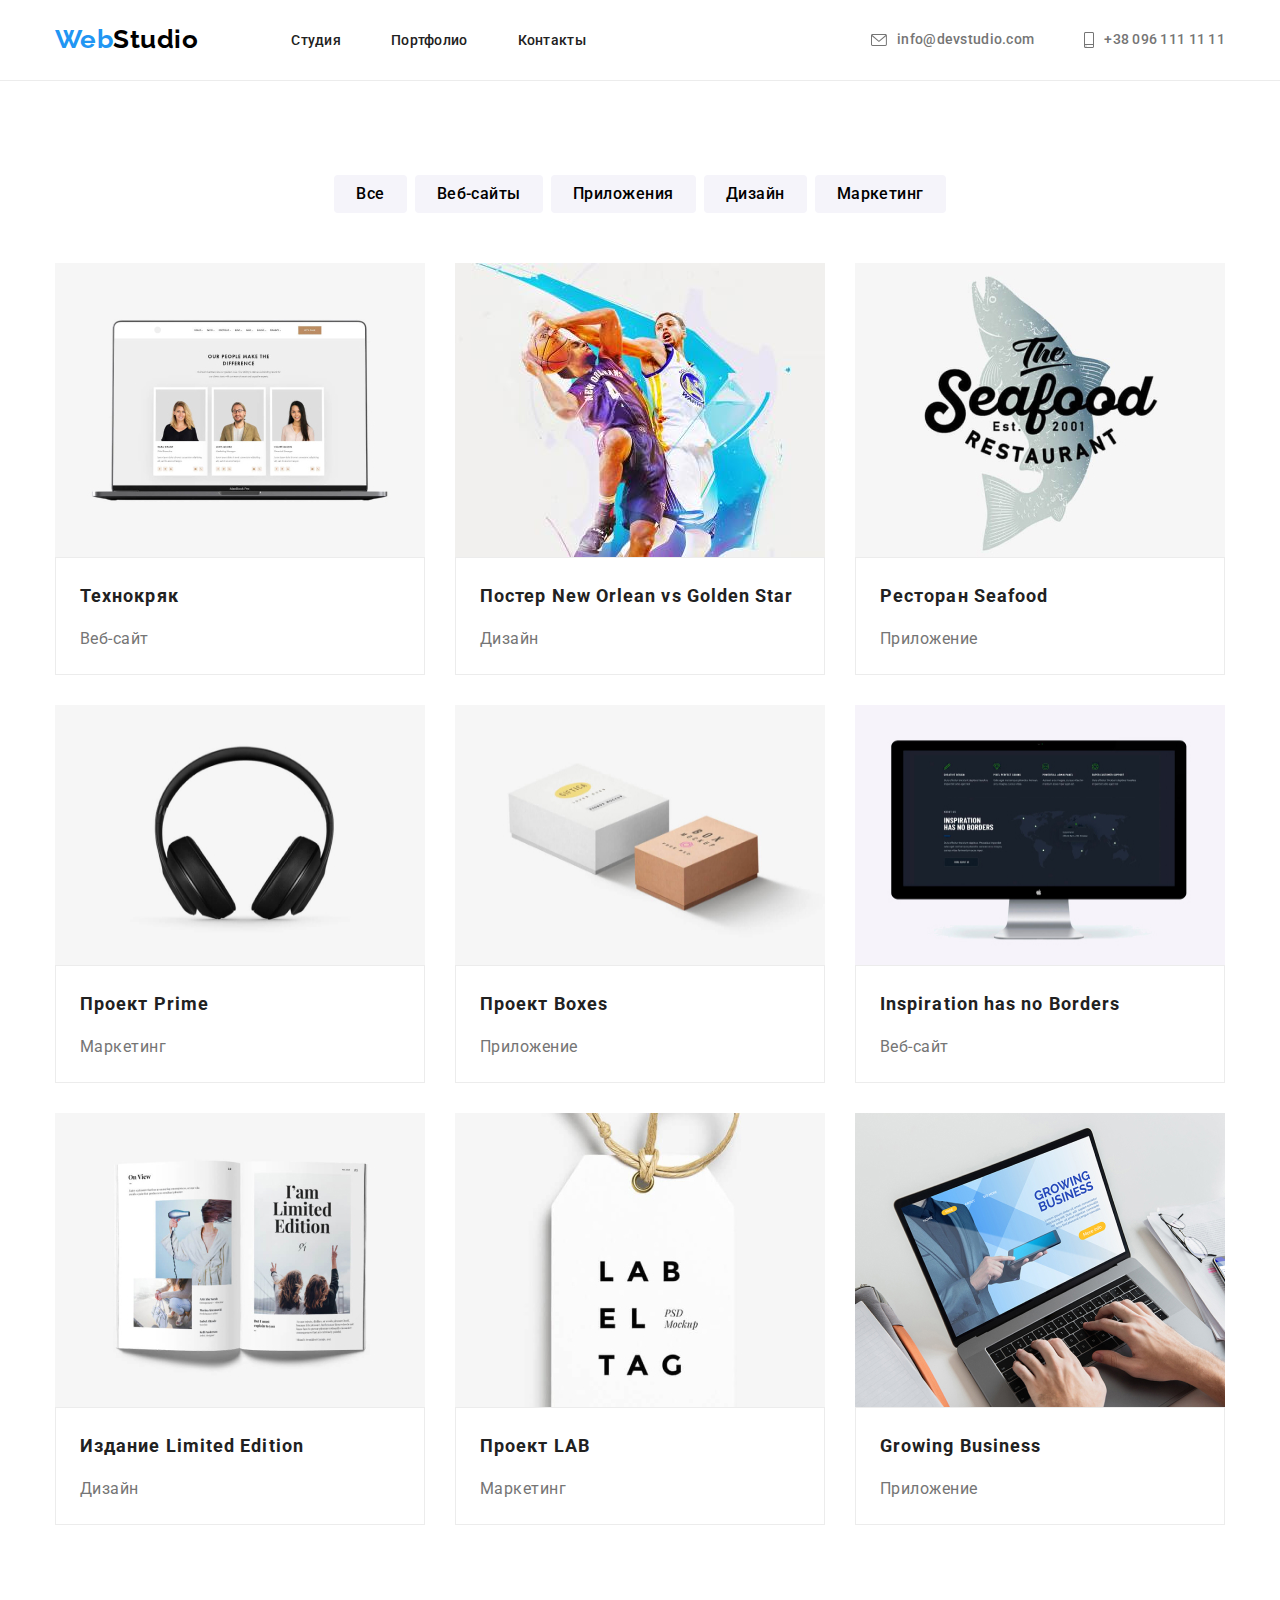
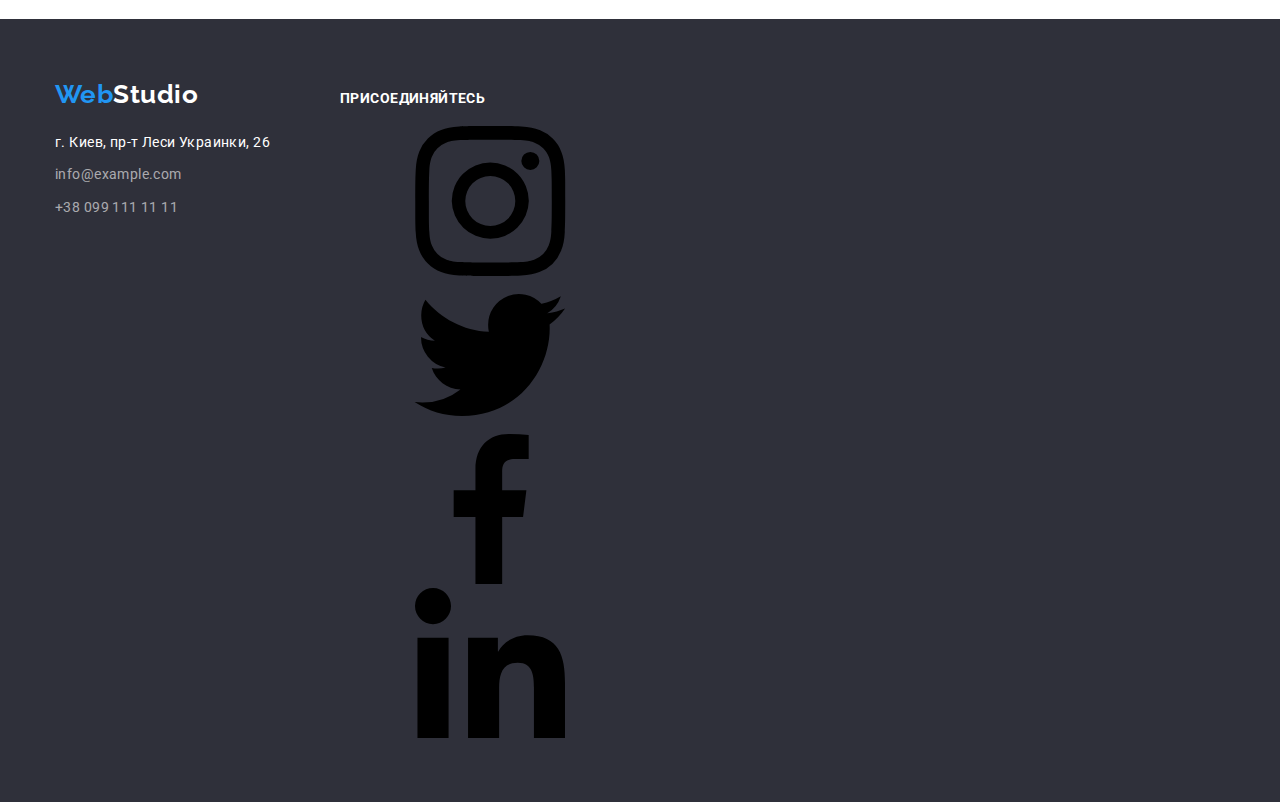
==== portfolio.html @ c665d4f6 "создал" ====
<!DOCTYPE html>
<html lang="ru">
  <head>
    <meta charset="UTF-8" />
    <meta http-equiv="X-UA-Compatible" content="IE=edge" />
    <meta name="viewport" content="width=device-width, initial-scale=1.0" />
    <title>Portfolio</title>
    <link
      href="https://fonts.googleapis.com/css2?family=Oleo+Script&family=Raleway:wght@700&family=Roboto:wght@400;500;700;900&display=swap"
      rel="stylesheet"
    />
    <link
      rel="stylesheet"
      href="https://cdnjs.cloudflare.com/ajax/libs/modern-normalize/1.1.0/modern-normalize.min.css"
      integrity="sha512-wpPYUAdjBVSE4KJnH1VR1HeZfpl1ub8YT/NKx4PuQ5NmX2tKuGu6U/JRp5y+Y8XG2tV+wKQpNHVUX03MfMFn9Q=="
      crossorigin="anonymous"
      referrerpolicy="no-referrer"
    />
    <link rel="stylesheet" href="./css/styles.css" />
  </head>

  <body class="page">
    <!--header-->

    <header class="page-header header-portfolio">
      <div class="container">
        <nav class="nav-logo">
          <a href="/" class="logo"> <span class="logo-blu">Web</span>Studio</a>
          <ul class="site-nav">
            <li><a href="./index.html">Студия</a></li>
            <li><a href="./portfolio.html">Портфолио</a></li>
            <li><a href="">Контакты</a></li>
          </ul>
        </nav>

        <ul class="contacts">
          <li>
            <a href="mailto:info@devstudio.com">
              <svg class="mail">
                <use href="./image/symbol-defs-hover.svg#icon-mail"></use>
              </svg>
              info@devstudio.com</a
            >
          </li>
          <li>
            <a href="tel:+380961111111">
              <svg class="tel">
                <use href="./image/symbol-defs-hover.svg#icon-smartphone"></use>
              </svg>
              +38 096 111 11 11
            </a>
          </li>
        </ul>
      </div>
    </header>
    <!--body-->

    <main>
      <section class="portfolio">
        <div class="container">
          <h1 class="visually-hidden">Фильтр</h1>
          <ul class="list-filter">
            <li><button type="button" class="filter-button">Все</button></li>
            <li><button type="button" class="filter-button">Веб-сайты</button></li>
            <li><button type="button" class="filter-button">Приложения</button></li>
            <li><button type="button" class="filter-button">Дизайн</button></li>
            <li><button type="button" class="filter-button">Маркетинг</button></li>
          </ul>
          <!-- </div> -->
          <!-- </section> -->

          <!-- <section class="portfolio-title-work"> -->
          <div class="portfolio-work">
            <h2 class="visually-hidden">work</h2>
            <ul class="work">
              <li>
                <div class="card-work">
                  <img
                    class="img-work"
                    src="./image/8.jpg"
                    alt="Технокряк"
                    width="370"
                    height="294"
                  />
                  <div class="card-work-name">
                    <h3 class="work-title">Технокряк</h3>
                    <p class="work-text">Веб-сайт</p>
                  </div>
                </div>
              </li>
              <li>
                <div class="card-work">
                  <img
                    class="img-work"
                    src="./image/9.jpeg"
                    alt="Постер New Orlean vs Golden Star"
                    width="370"
                    height="294"
                  />
                  <div class="card-work-name">
                    <h3 class="work-title">Постер New Orlean vs Golden Star</h3>
                    <p class="work-text">Дизайн</p>
                  </div>
                </div>
              </li>
              <li>
                <div class="card-work">
                  <img
                    class="img-work"
                    src="./image/10.jpg"
                    alt="Ресторан Seafood"
                    width="370"
                    height="294"
                  />

                  <div class="card-work-name">
                    <h3 class="work-title">Ресторан Seafood</h3>
                    <p class="work-text">Приложение</p>
                  </div>
                </div>
              </li>
              <li>
                <div class="card-work">
                  <img
                    class="img-work"
                    src="./image/11.jpg"
                    alt="Проект Prime"
                    width="370"
                    height="260"
                  />

                  <div class="card-work-name">
                    <h3 class="work-title">Проект Prime</h3>
                    <p class="work-text">Маркетинг</p>
                  </div>
                </div>
              </li>
              <li>
                <div class="card-work">
                  <img
                    class="img-work"
                    src="./image/12.jpg"
                    alt="Проект Boxes"
                    width="370"
                    height="260"
                  />

                  <div class="card-work-name">
                    <h3 class="work-title">Проект Boxes</h3>
                    <p class="work-text">Приложение</p>
                  </div>
                </div>
              </li>
              <li>
                <div class="card-work">
                  <img
                    class="img-work"
                    src="./image/13.jpg"
                    alt="Inspiration has no Borders"
                    width="370"
                    height="260"
                  />

                  <div class="card-work-name">
                    <h3 class="work-title">Inspiration has no Borders</h3>
                    <p class="work-text">Веб-сайт</p>
                  </div>
                </div>
              </li>
              <li>
                <div class="card-work">
                  <img
                    class="img-work"
                    src="./image/14.jpg"
                    alt="Издание Limited Edition"
                    width="370"
                    height="294"
                  />

                  <div class="card-work-name">
                    <h3 class="work-title">Издание Limited Edition</h3>
                    <p class="work-text">Дизайн</p>
                  </div>
                </div>
              </li>
              <li>
                <div class="card-work">
                  <img
                    class="img-work"
                    src="./image/15.jpg"
                    alt="Проект LAB"
                    width="370"
                    height="294"
                  />

                  <div class="card-work-name">
                    <h3 class="work-title">Проект LAB</h3>
                    <p class="work-text">Маркетинг</p>
                  </div>
                </div>
              </li>
              <li>
                <div class="card-work">
                  <img
                    class="img-work"
                    src="./image/16.jpg"
                    alt="Growing Business"
                    width="370"
                    height="294"
                  />

                  <div class="card-work-name">
                    <h3 class="work-title">Growing Business</h3>
                    <p class="work-text">Приложение</p>
                  </div>
                </div>
              </li>
            </ul>
          </div>
        </div>
      </section>
    </main>

    <!--footer-->

    <footer>
      <section class="section-footer">
        <div class="container">
          <div class="footer-adress-blok">
            <a href="/" class="logo logo-footer">
              <span class="logo-blu">Web</span><span class="logo-white">Studio</span></a
            >
            <address>
              <div class="adress">
                <ul class="adress-list">
                  <li class="logo-adress">
                    <a
                      href="https://www.google.com/maps/place/%D0%B1%D1%83%D0%BB.+%D0%9B%D0%B5%D1%81%D0%B8+%D0%A3%D0%BA%D1%80%D0%B0%D0%B8%D0%BD%D0%BA%D0%B8,+26,+%D0%9A%D0%B8%D0%B5%D0%B2,+02000/@50.4265807,30.5383858,17z/data=!3m1!4b1!4m5!3m4!1s0x40d4cf0e033ecbe9:0x57a4dffefec77da0!8m2!3d50.4265807!4d30.5383858"
                    >
                      г. Киев, пр-т Леси Украинки, 26</a
                    >
                  </li>

                  <li class="logo-mail"><a href="mailto:info@example.com">info@example.com</a></li>

                  <li class="logo-tel"><a href="tel:+380991111111">+38 099 111 11 11</a></li>
                </ul>
              </div>
            </address>
          </div>
          <div class="footer-social">
            <h3 class="footer-social-title">присоединяйтесь</h3>
            <div class="footer-social-blok">
              <a class="foot-link" href="">
                <div class="social-footer-icon">
                  <div class="footer-icon">
                    <svg class="icon-social footer-link">
                      <use href="./image/symbol-defs-hover.svg#icon-instagram"></use>
                    </svg>
                  </div>
                </div>
              </a>
              <a class="foot-link" href="">
                <div class="social-footer-icon">
                  <div class="footer-icon">
                    <svg class="icon-social footer-link">
                      <use href="./image/symbol-defs-hover.svg#icon-twitter"></use>
                    </svg>
                  </div>
                </div>
              </a>
              <a class="foot-link" href="">
                <div class="social-footer-icon">
                  <div class="footer-icon">
                    <svg class="icon-social footer-link">
                      <use href="./image/symbol-defs-hover.svg#icon-facebook"></use>
                    </svg>
                  </div>
                </div>
              </a>
              <a class="foot-link" href="">
                <div class="social-footer-icon">
                  <div class="footer-icon">
                    <svg class="icon-social footer-link">
                      <use href="./image/symbol-defs-hover.svg#icon-linkedin"></use>
                    </svg>
                  </div>
                </div>
              </a>
            </div>
          </div>
        </div>
      </section>
    </footer>
  </body>
</html>
---- css/styles.css ----
/* html {
  box-sizing: border-box;
}
*,
*::before,
*::after {
  box-sizing: inherit;
  margin: 0;
} */

*,
*::before,
*::after {
  box-sizing: border-box;
  margin: 0px;
}

:root {
  --primary-text-color: #757575;
  --title-text-color: #212121;
  --accent-text-color: #2196f3;
  --box-sizing: 1200px;
}
.page {
  background: #ffffff;
  color: var(--primary-text-color);
  font-family: roboto, sans-serif;
  letter-spacing: 0.03em;
}

ul {
  list-style: none;
  padding: 0px;
  margin: 0px;
}

h1,
h2,
h3,
h4,
h5,
h6,
p,
ul,
ol {
  box-sizing: border-box;
}

a {
  text-decoration: none;
}
.visually-hidden {
  position: absolute;
  width: 1px;
  height: 1px;
  margin: -1px;
  border: 0;
  padding: 0;
  white-space: nowrap;
  clip-path: inset(100%);
  clip: rect(0 0 0 0);
  overflow: hidden;
}

/* * * {
  outline: 2px solid red;
} */

.container {
  width: var(--box-sizing);
  margin-left: auto;
  margin-right: auto;
}

/* =====хедер======= */

.page-header {
  padding-top: 24px;
  padding-bottom: 25px;
  background: #ffffff;
}

.page-header .container {
  box-sizing: border-box;
  width: var(--box-sizing);
  display: flex;
  /* height: 80px; */
  align-items: center;
  margin: auto;
  padding-left: 15px;
  padding-right: 15px;
  /* outline: 2px solid red; */
}

.nav-logo {
  display: flex;
  align-items: center;
  margin-left: 0px;
}
/* .page-header {
  display: flex;
  align-items: center;
} */

/* логотип */
.logo {
  color: #000000;
  font-family: Raleway;
  font-size: 26px;
  line-height: 1.2;
  font-weight: 700;
  text-decoration: none;
  margin-right: 93px;
}
.logo-blu {
  color: var(--accent-text-color);
}
/* навигация */
.site-nav {
  display: flex;
  flex-direction: row;
  gap: 50px;
}
.site-nav a {
  color: var(--title-text-color);
  font-size: 14px;
  letter-spacing: 0.02em;
  font-weight: 500;
  font-size: 14px;
  line-height: 1.14;
}
.site-nav a:hover,
.site-nav a:focus {
  color: var(--accent-text-color);
}
/* контакты */
.contacts a {
  color: var(--primary-text-color);
  font-weight: 500;
  font-size: 14px;
  line-height: 1.14;
  letter-spacing: 0.02em;
  text-decoration: none;
  margin: 0;
  display: flex;
  align-items: center;
  justify-content: space-between;
}
.contacts {
  display: flex;
  gap: 50px;
  margin-left: auto;
  align-items: center;
}

.contacts :hover,
.contacts :focus,
.contacts :hover .mail,
.contacts :focus .mail,
.contacts :hover .tel,
.contacts :focus .tel {
  color: var(--accent-text-color);
  fill: var(--accent-text-color);
}
.mail {
  display: block;
  width: 16px;
  height: 12px;
  padding: 0;
  border: 0;
  margin-right: 10px;
  fill: var(--primary-text-color);
}
.tel {
  display: block;
  width: 10px;
  height: 16px;
  padding: 0;
  border: 0;
  margin-right: 10px;
  fill: var(--primary-text-color);
  /* outline: 2px solid red; */
}
/*========= hero ===========*/

.hero {
  padding-top: 200px;
  padding-bottom: 200px;
  background-color: #c4c4c4;
  background-image: linear-gradient(rgba(47, 48, 58, 0.4), rgba(47, 48, 58, 0.4)),
    url(../image/hero.jpeg);
  max-width: 1600px;
  background-position: 50% 50%;
  background-repeat: no-repeat;
  margin: auto;
}

.hero .container {
  width: 1200px;
  margin: auto;
}

/* .hero ::before {
  display: block;
  background-image: url(../image/hero.jpeg);
  background: rgba(47, 48, 58, 0.4);
  background-size: contain;
  background-position: center;
} */

.hero-title,
.hero-button {
  color: #ffffff;
  /* color: #1fda9b; */
}
.hero-title {
  width: 696px;
  font-weight: 900;
  font-size: 44px;
  line-height: 1.36;
  text-align: center;
  letter-spacing: 0.06em;
  margin: auto;
  padding-bottom: 30px;
}

/* button */
.hero-button {
  /* width: 200px;
  height: 50px; */
  background-color: #2196f3;
  font-family: inherit;
  box-shadow: 0px 4px 4px rgba(0, 0, 0, 0.15);
  border-radius: 4px;
  font-weight: 700;
  font-size: 16px;
  line-height: 1.88;
  display: flex;
  /* align-items: center; */
  text-align: center;
  letter-spacing: 0.06em;
  cursor: pointer;
  margin: auto;
  padding: 10px 32px;
  /* box-sizing: border-box;
  width: 200px;
  height: 50px; */
}
/* ===== Accent section =======*/
.box {
  width: 270px;
  height: 120px;
  background: #f5f4fa;
  border-radius: 4px;
  /* outline: 2px solid red; */
  display: flex;
  justify-content: center;
  align-items: center;
  /* padding: 25px 100px; */
  /* margin-bottom: 30px; */
}
.section-accent {
  padding-top: 94px;
  padding-bottom: 94px;
}

.section-accent .container {
  width: var(--box-sizing);
  margin: auto;
  padding-left: 15px;
  padding-right: 15px;
}

.proba {
  display: flex;
  justify-content: space-between;
}

.accent-text {
  width: 270px;
  height: 101px;
  /* margin-right: 30px; */
  /* padding: 0px; */
}

.section-title {
  color: var(--title-text-color);
  font-weight: 700;
  font-size: 14px;
  line-height: 1.14;
  letter-spacing: 0.03em;
  text-transform: uppercase;
  padding-bottom: 10px;
  padding-top: 30px;
}

.section-text {
  font-size: 14px;
  line-height: 1.71;
  letter-spacing: 0.03em;
  box-sizing: border-box;
  width: 270px;
}

/* ========About================= */
.secction-about {
  padding-bottom: 94px;
}

.secction-about .container {
  width: var(--box-sizing);
  margin: auto;
  padding-left: 15px;
  padding-right: 15px;
}
.section-about-title {
  color: var(--title-text-color);
  font-weight: 700;
  font-size: 36px;
  line-height: 1.17;
  text-align: center;
  letter-spacing: 0.03em;
  /* padding-top: 94px; */
  justify-content: center;
  margin-bottom: 50px;
}
.about-list {
  padding: 0px;
  /* padding-bottom: 94px; */
  box-sizing: border-box;
  display: flex;
  flex-wrap: wrap;
  gap: 30px;
  margin-left: auto;
  margin-right: auto;
  justify-content: center;
}
.about {
  width: var(--box-sizing);
}

/* ==============================Team============== */

.section-title-team {
  padding-top: 94px;
  background: #F5F4FA;
  padding-bottom: 94px;
}

.section-title-team .container {
  width: var(--box-sizing);
  margin: auto;
  padding-left: 15px;
  padding-right: 15px;
}

/* .team-vizitka {
  display: flex;
  flex-direction: row;
} */

.section-team-title {
  color: var(--title-text-color);
  font-weight: 700;
  font-size: 36px;
  line-height: 1.17;
  text-align: center;
  letter-spacing: 0.03em;
  box-sizing: border-box;
  margin-bottom: 50px;
  /* outline: 2px solid red; */
  /* margin-bottom: 50px; */
}

.card-team {
  width: 270px;
  height: auto;
  padding-bottom: 30px;
  border-radius: 0px 0px 4px 4px;
  box-shadow: 0px 1px 3px rgba(0, 0, 0, 0.12), 0px 1px 1px rgba(0, 0, 0, 0.14),
    0px 2px 1px rgba(0, 0, 0, 0.2);
  background-color: #ffffff;
  display: flex;
  flex-direction: column;
}

.blok-name {
  padding-top: 30px;
  display: flex;
  flex-direction: column;
  justify-items: center;
  align-items: center;
  gap: 10px;
}
.team-title {
  color: var(--title-text-color);
  font-weight: 500;
  font-size: 16px;
  line-height: 1.2;
  text-align: center;
  letter-spacing: 0.03em;
  /* padding-bottom: 10px; */
}

.team-text {
  font-size: 16px;
  line-height: 1.2;
  text-align: center;
  letter-spacing: 0.03em;
  margin-bottom: 16px;
}

.team-list {
  padding: 0px;
  display: flex;
  flex-wrap: wrap;
  justify-content: center;
  gap: 30px;
  padding: 0px;
}
/* .social {
  display: flex;
  flex-direction: column;
  /* width: 270px; */
  /*height: 44px; */
  flex-direction: row;
  align-content: center;
  justify-content: space-around;
  margin: auto;
}


.social-cart {
  width: 44px;
  height: 44px;
  border-radius: 50%;
  padding: 0;
  margin: 0;
  fill: var(--primary-text-color);
  /* outline: 2px solid red; */
} */

/* .icon-social {
  width: 20px;
  height: 20px;
} */



/* .social :focus .social-cart,
.social :focus {
  background-color: var(--accent-text-color);
  fill: #ffffff;
} */
.item-team{
    display: flex;
  justify-content: center;
  gap: 10px;
}

.team-social {
  display: flex;
  justify-content: center;
  align-items: center;
  gap: 10px;
}

.social-link {
  width: 44px;
  height: 44px;
  border-radius: 50%;
  fill: #AFB1B8;
  display: flex;
justify-content: center;
align-items: center;
}

.social-link:hover,
.social-link:focus{
  background-color: var(--accent-text-color);
  fill:#ffffff
}

/* ===============================KLIENT======================= */
.klient {
  padding-top: 94px;
  padding-bottom: 94px;
}
.contaner .container {
  width: var(--box-sizing);
  margin: auto;
  padding-left: 15px;
  padding-right: 15px;
}
.klient-title {
  color: var(--title-text-color);
  font-weight: 700;
  font-size: 36px;
  line-height: 1.17;
  text-align: center;
  letter-spacing: 0.03em;
}
.klient-compani {
  display: flex;
  flex-wrap: nowrap;
  justify-content: space-evenly;
  margin-top: 50px;
  /* outline: 2px solid wheat; */
}
/* width: 170px;
height: 92px;
left: 615px;
top: 2493px;

border: 1px solid #AFB1B8;
border-radius: 4px; */

.card-company {
  box-sizing: border-box;
  width: 170px;
  height: 92px;
  border: 1px solid #afb1b8;
  border-radius: 4px;
  display: flex;
  justify-content: center;
  align-items: center;
  object-fit: fill;
  /* outline: 2px solid blue; */
}
.icon-klient {
  width: 106px;
  height: 60px;
  fill: #afb1b8;
}

.icon-team {
  flex: var(--primary-text-color);
}



.card-company:hover,
.linkpo:hover,
.linkpo:hover .icon-klient {
  border-color: var(--accent-text-color);
  fill: var(--accent-text-color);
}
.card-company:focus,
.linkpo:focus,
.linkpo:focus .icon-klient {
  border-color: var(--accent-text-color);
  fill: var(--accent-text-color);
}

/* outline: 2px solid red; */

/*----------------------- footer ----------------------- */

.section-footer {
  padding-top: 60px;
  padding-bottom: 60px;
}

.section-footer .container {
  width: var(--box-sizing);
  margin: auto;
  width: var(--box-sizing);
  margin: auto;
  padding-left: 15px;
  padding-right: 15px;
  display: flex;
  /* flex-wrap: wrap; */
  align-items: baseline;
  gap: 70px;
}

.footer-social-list {
  display: flex;
  justify-content: start;
  gap: 10px;
}
.section-footer {
  background-color: #2f303a;
}

.logo-white {
  color: #ffffff;
}

.adress {
  margin-top: 20px;
}
.adress ul {
  display: flex;
  flex-direction: column;
  gap: 9px;
}

.logo-footer {
  display: inline-block;
  padding-left: 0px;
  margin: 0px;
}
.logo-adress a {
  color: #ffffff;
  font-size: 14px;
  line-height: 1.71;
  letter-spacing: 0.03em;
  text-decoration: none;
  font-style: normal;
  display: inline-block;
  /* padding-top: 10px; */
}
.logo-mail a,
.logo-tel a {
  color: rgba(255, 255, 255, 0.6);
  font-size: 14px;
  line-height: 1.71;
  letter-spacing: 0.03em;
  text-decoration: none;
  font-style: normal;
  display: inline-block;
  /* padding-top: 9px; */
}

.adres-list {
  padding: 0px;
}

.footer-social-title {
  font-weight: 700;
  font-size: 14px;
  line-height: 16px;
  letter-spacing: 0.03em;
  text-transform: uppercase;
  color: #ffffff;
  margin-bottom: 20px;
}

.social-link-footer{
  width: 44px;
  height: 44px;
  border-radius: 50%; 
  display: flex;
  justify-content: center;
  align-items: center;
  background: rgba(255, 255, 255, 0.1);
  fill: #ffffff;
}

.footer-social-list :hover,
.footer-social-list :focus {
  background-color: var(--accent-text-color);
  border-radius: 50%;
}

/* =======================================Portfolio========================================= */

.header-portfolio {
  border-bottom-width: 1px;
  border-bottom-style: solid;
  border-bottom-color: #ececec;
}

/* ----Portfolio button----- */

.portfolio {
  padding: 94px 0px;
}
.portfolio .container {
  max-width: 1200px;
  margin: auto;
  padding: 0px 15px;
}

.filter-button {
  background: #f5f4fa;
  border-radius: 4px;
  font-family: inherit;
  font-weight: 500;
  font-size: 16px;
  line-height: 1.62;
  letter-spacing: 0.03em;
  cursor: pointer;
  border: 0;
  padding-top: 6px;
  padding-bottom: 6px;
  padding-left: 22px;
  padding-right: 22px;
}

.filter-button:hover,
.filter-button:focus {
  background-color: var(--accent-text-color);
  color: #ffffff;
  box-shadow: 0px 1px 1px rgba(0, 0, 0, 0.12), 0px 4px 4px rgba(0, 0, 0, 0.06),
    1px 4px 6px rgba(0, 0, 0, 0.16);
}

.list-filter {
  padding: 0px;
  display: flex;
  flex-wrap: wrap;
  justify-content: center;
  gap: 8px;
  margin-bottom: 50px;
}

/* ========== Portfolio work ==========*/

.portfolio-title-work {
  width: var(--box-sizing);
  margin: auto;
  margin-bottom: 94px;
}

.portfolio-work {
  justify-content: center;
}

.work {
  display: flex;
  flex-wrap: wrap;
  gap: 30px;
  padding: 0px;
  /* width: var(--box-sizing); */
  justify-content: center;
}

.card-work {
  display: flex;
  flex-direction: column;
}

.card-work:hover,
.card-work:focus {
  box-shadow: 0px 1px 1px rgba(0, 0, 0, 0.12), 0px 4px 4px rgba(0, 0, 0, 0.06),
    1px 4px 6px rgba(0, 0, 0, 0.16);
}

.card-work-name {
  padding: 20px 24px;
  display: flex;
  flex-direction: column;
  gap: 10px;
  border: 1px solid #ececec;
}
.work-title {
  color: var(--title-text-color);
  font-weight: 700;
  font-size: 18px;
  line-height: 2;
  letter-spacing: 0.06em;
}
.work-text {
  font-size: 16px;
  line-height: 1.88;
  letter-spacing: 0.03em;
}
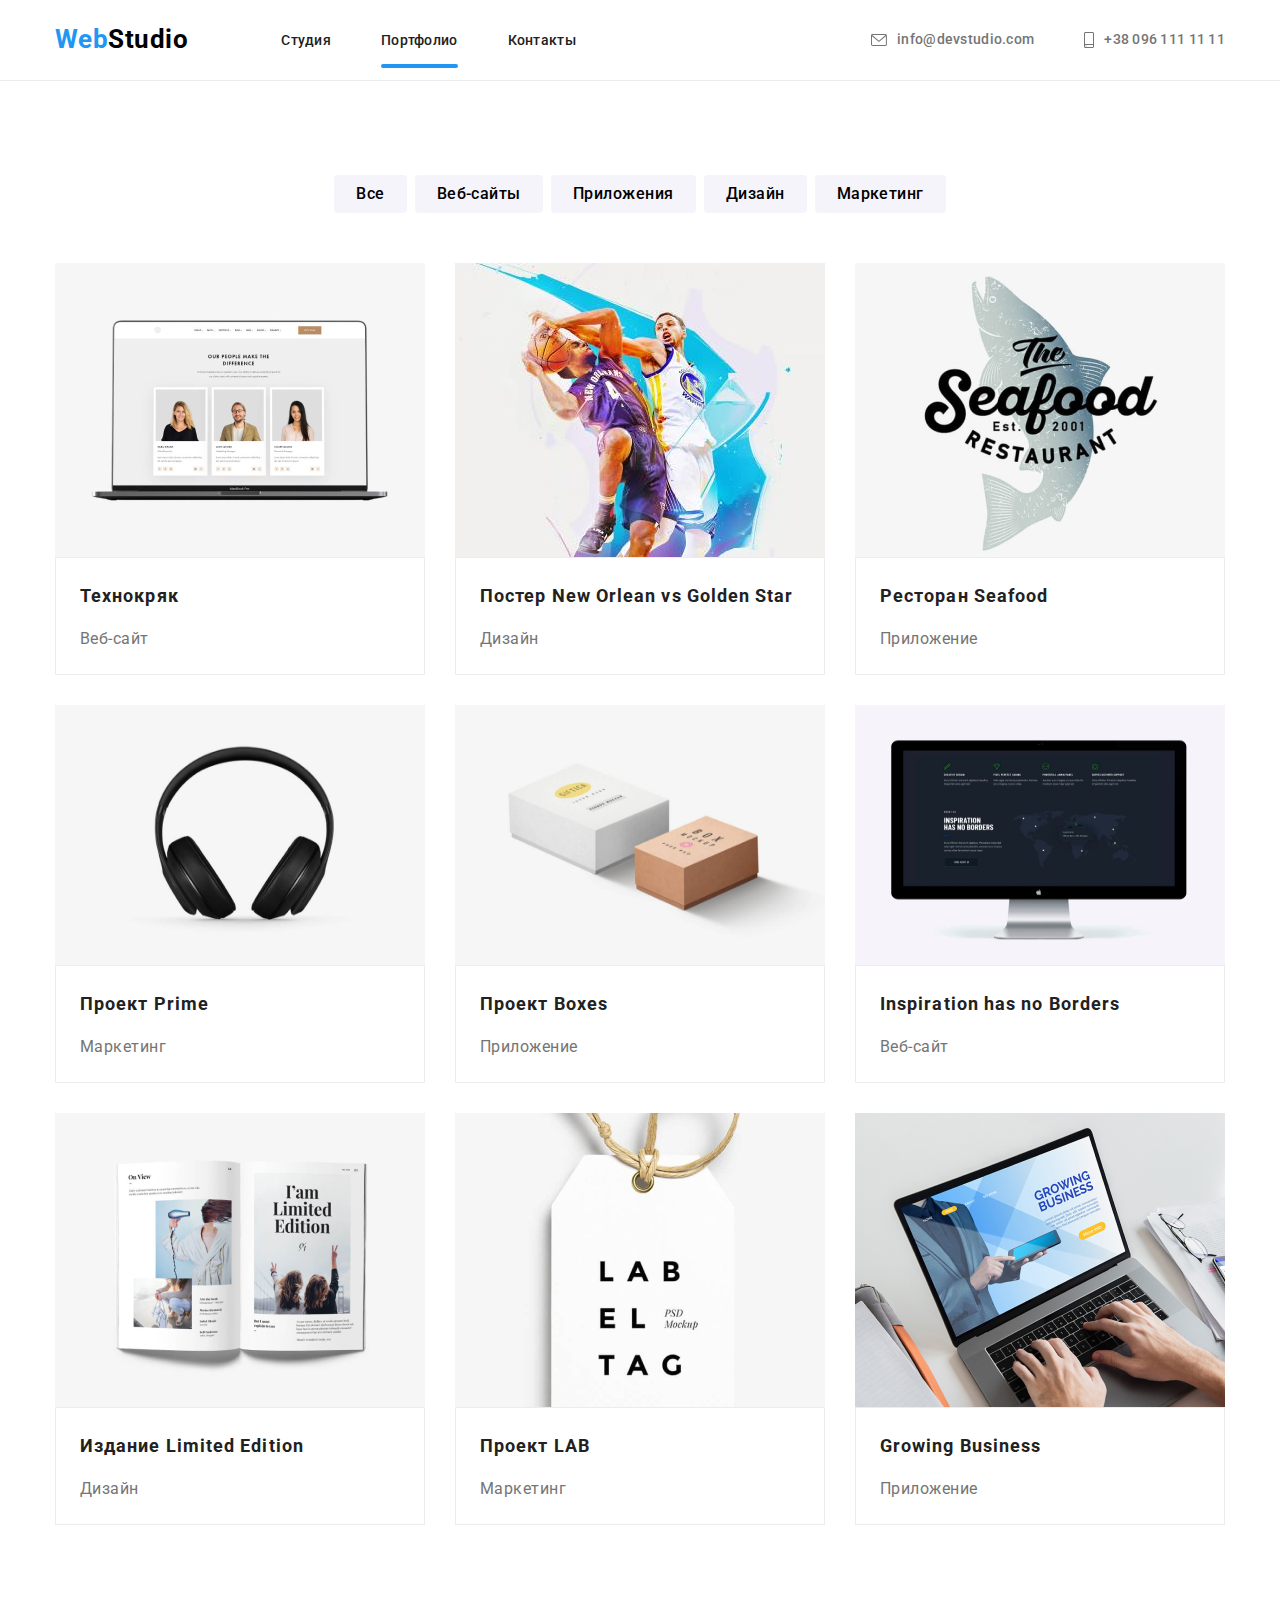
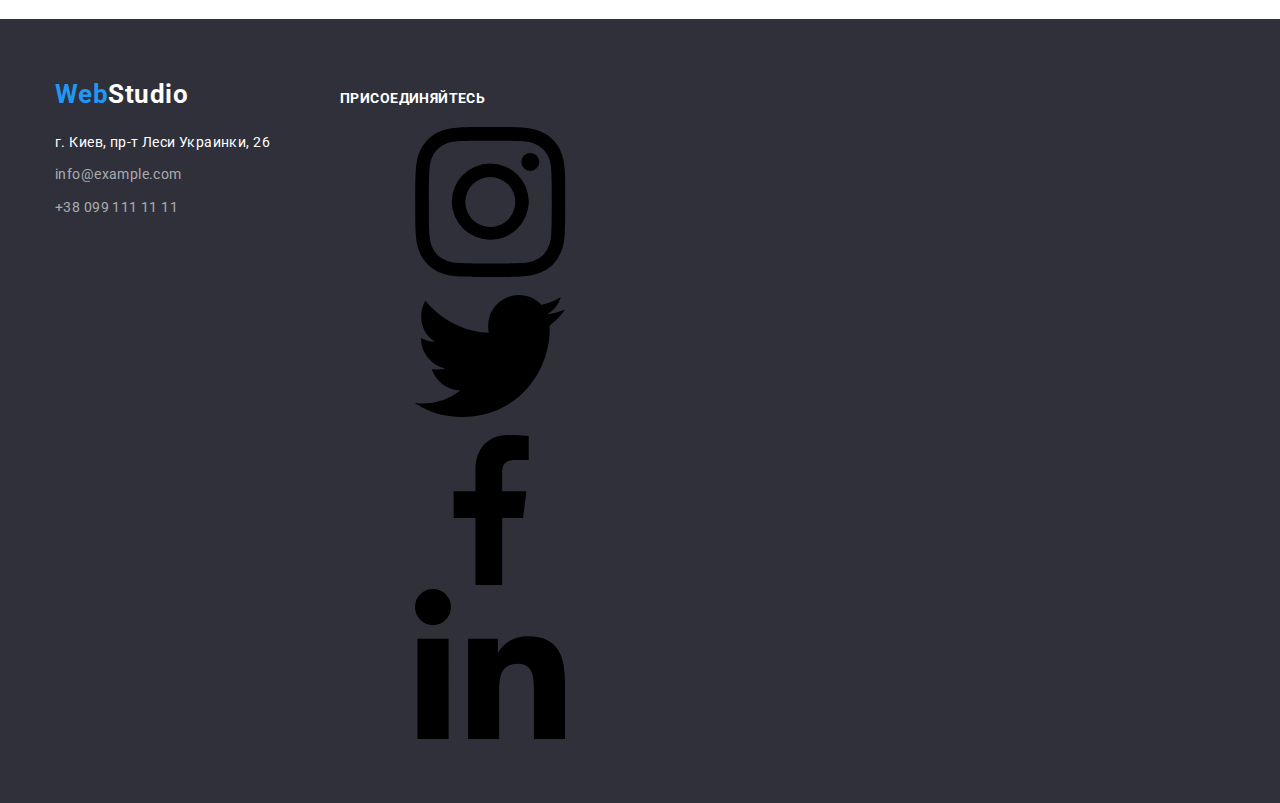
==== commit ed17613f: "притер" ====
--- a/portfolio.html
+++ b/portfolio.html
@@ -28,7 +28,7 @@
           <a href="/" class="logo"> <span class="logo-blu">Web</span>Studio</a>
           <ul class="site-nav">
             <li><a href="./index.html">Студия</a></li>
-            <li><a href="./portfolio.html">Портфолио</a></li>
+            <li class="bt-portfolio"><a href="./portfolio.html">Портфолио</a></li>
             <li><a href="">Контакты</a></li>
           </ul>
         </nav>
--- a/css/styles.css
+++ b/css/styles.css
@@ -105,7 +105,6 @@
 /* логотип */
 .logo {
   color: #000000;
-  font-family: Raleway;
   font-size: 26px;
   line-height: 1.2;
   font-weight: 700;
@@ -181,6 +180,30 @@
   fill: var(--primary-text-color);
   /* outline: 2px solid red; */
 }
+
+/* .bt-studio{
+border-bottom: #2196f3 4px solid;
+border-radius: 4px;
+} */
+
+.bt-studio,
+.bt-portfolio {
+  position: relative;
+}
+
+.bt-studio::after,
+.bt-portfolio::after {
+  content: '';
+  position: absolute;
+  width: 100%;
+  height: 4px;
+  background: #2196f3;
+  border-radius: 2px;
+
+  bottom: -100%;
+  left: 0%;
+}
+
 /*========= hero ===========*/
 
 .hero {
@@ -335,6 +358,27 @@
   margin-right: auto;
   justify-content: center;
 }
+
+.about-img {
+  position: relative;
+}
+
+.about-legend {
+  position: absolute;
+
+  font-weight: 700;
+  font-size: 14px;
+  line-height: 1.14;
+  text-align: center;
+  /* letter-spacing: 0.03em; */
+  text-transform: uppercase;
+  color: #ffffff;
+  background: rgba(47, 48, 58, 0.8);
+  width: 100%;
+  padding: 27px;
+  bottom: 0;
+}
+
 .about {
   width: var(--box-sizing);
 }
@@ -343,7 +387,7 @@
 
 .section-title-team {
   padding-top: 94px;
-  background: #F5F4FA;
+  background: #f5f4fa;
   padding-bottom: 94px;
 }
 
@@ -421,14 +465,13 @@
 /* .social {
   display: flex;
   flex-direction: column;
-  /* width: 270px; */
-  /*height: 44px; */
+  width: 270px;
+  height: 44px;
   flex-direction: row;
   align-content: center;
   justify-content: space-around;
   margin: auto;
-}
-
+} */
 
 .social-cart {
   width: 44px;
@@ -438,7 +481,8 @@
   margin: 0;
   fill: var(--primary-text-color);
   /* outline: 2px solid red; */
-} */
+}
+*/
 
 /* .icon-social {
   width: 20px;
@@ -452,8 +496,8 @@
   background-color: var(--accent-text-color);
   fill: #ffffff;
 } */
-.item-team{
-    display: flex;
+.item-team {
+  display: flex;
   justify-content: center;
   gap: 10px;
 }
@@ -469,16 +513,19 @@
   width: 44px;
   height: 44px;
   border-radius: 50%;
-  fill: #AFB1B8;
-  display: flex;
-justify-content: center;
-align-items: center;
+  fill: #afb1b8;
+  display: flex;
+  justify-content: center;
+  align-items: center;
+  transition-property: background-color;
+  transition-duration: 250ms;
+  transition-timing-function: cubic-bezier(0.4, 0, 0.2, 1);
 }
 
 .social-link:hover,
-.social-link:focus{
+.social-link:focus {
   background-color: var(--accent-text-color);
-  fill:#ffffff
+  fill: #ffffff;
 }
 
 /* ===============================KLIENT======================= */
@@ -525,23 +572,41 @@
   justify-content: center;
   align-items: center;
   object-fit: fill;
+  transition-property: border-color;
+  transition-duration: 250ms;
+  transition-timing-function: cubic-bezier(0.4, 0, 0.2, 1);
+
+
   /* outline: 2px solid blue; */
 }
 .icon-klient {
   width: 106px;
   height: 60px;
   fill: #afb1b8;
+  transition-property: fill;
+  transition-duration: 250ms;
+  transition-timing-function: cubic-bezier(0.4, 0, 0.2, 1);
+
 }
 
 .icon-team {
   flex: var(--primary-text-color);
 }
 
-
-
+.linkpo {
+}
+
+.klient-package,
+.linkpo,
+.icon-klient
+.klient-package,
+.card-company {
+  }
+
+/* .klient-package:hover, */
 .card-company:hover,
-.linkpo:hover,
-.linkpo:hover .icon-klient {
+/* .linkpo:hover, */
+.card-company:hover  .icon-klient {
   border-color: var(--accent-text-color);
   fill: var(--accent-text-color);
 }
@@ -579,6 +644,10 @@
   justify-content: start;
   gap: 10px;
 }
+
+
+
+
 .section-footer {
   background-color: #2f303a;
 }
@@ -630,29 +699,32 @@
 .footer-social-title {
   font-weight: 700;
   font-size: 14px;
-  line-height: 16px;
+  line-height: 1.14;
   letter-spacing: 0.03em;
   text-transform: uppercase;
   color: #ffffff;
   margin-bottom: 20px;
 }
 
-.social-link-footer{
+.social-link-footer {
   width: 44px;
   height: 44px;
-  border-radius: 50%; 
+  border-radius: 50%;
   display: flex;
   justify-content: center;
   align-items: center;
   background: rgba(255, 255, 255, 0.1);
   fill: #ffffff;
-}
-
-.footer-social-list :hover,
-.footer-social-list :focus {
+  transition-property: background-color:;
+  transition-duration: 250ms;
+  transition-timing-function: cubic-bezier(0.4, 0, 0.2, 1);
+}
+
+.social-link-footer:hover,
+.social-link-footer:focus {
   background-color: var(--accent-text-color);
-  border-radius: 50%;
-}
+}
+
 
 /* =======================================Portfolio========================================= */
 
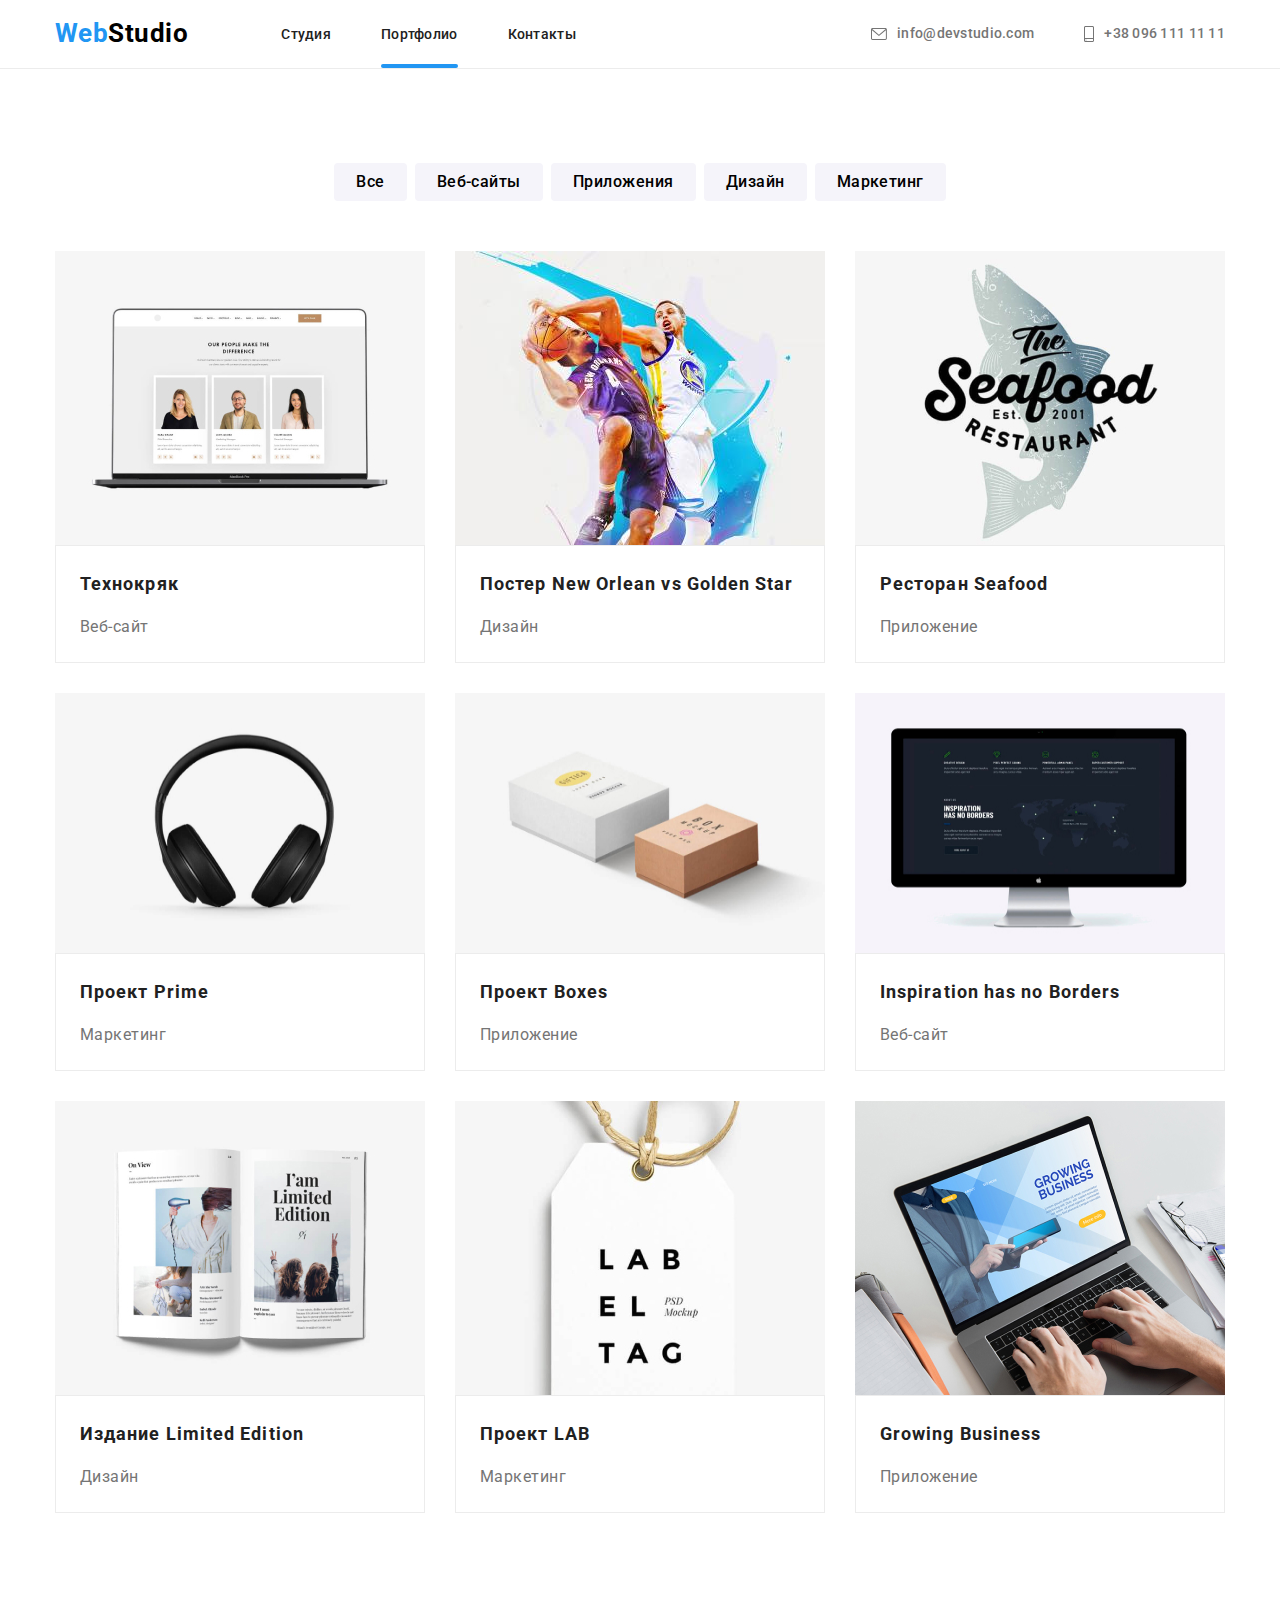
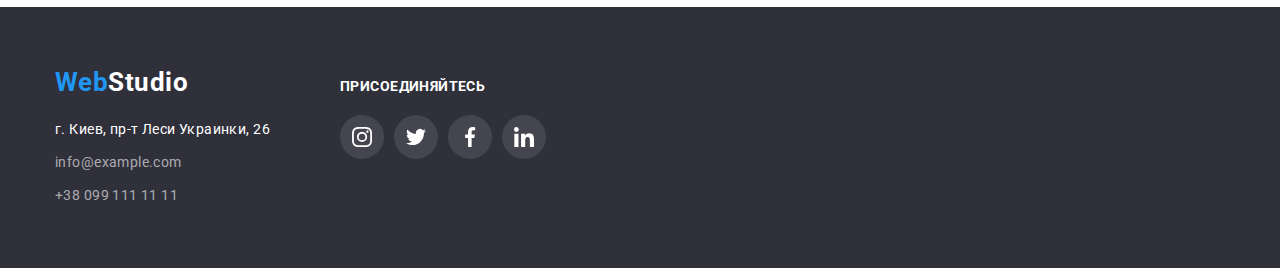
==== commit 802df68d: "перехід" ====
--- a/portfolio.html
+++ b/portfolio.html
@@ -29,21 +29,21 @@
           <ul class="site-nav">
             <li><a href="./index.html">Студия</a></li>
             <li class="bt-portfolio"><a href="./portfolio.html">Портфолио</a></li>
-            <li><a href="">Контакты</a></li>
+            <li class="bt-contakt"><a href="">Контакты</a></li>
           </ul>
         </nav>
 
         <ul class="contacts">
-          <li>
-            <a href="mailto:info@devstudio.com">
+          <li class="contacts-mail">
+            <a class="mail-link" href="mailto:info@devstudio.com">
               <svg class="mail">
                 <use href="./image/symbol-defs-hover.svg#icon-mail"></use>
               </svg>
-              info@devstudio.com</a
-            >
+              info@devstudio.com
+            </a>
           </li>
-          <li>
-            <a href="tel:+380961111111">
+          <li class="contacts-tel">
+            <a class="tel-link" href="tel:+380961111111">
               <svg class="tel">
                 <use href="./image/symbol-defs-hover.svg#icon-smartphone"></use>
               </svg>
@@ -75,13 +75,15 @@
             <ul class="work">
               <li>
                 <div class="card-work">
-                  <img
-                    class="img-work"
-                    src="./image/8.jpg"
-                    alt="Технокряк"
-                    width="370"
-                    height="294"
-                  />
+                  <span class="img-work">
+                    <img src="./image/8.jpg" alt="Технокряк" width="370" height="294" />
+
+                    <p class="open-card">
+                      Ресурс предлагает комплексные предложения с разным уровнем функционала и
+                      сервисов. Все это позволит посетителю получить исчерпывающие сведения о
+                      компании или частном лице.
+                    </p>
+                  </span>
                   <div class="card-work-name">
                     <h3 class="work-title">Технокряк</h3>
                     <p class="work-text">Веб-сайт</p>
@@ -90,13 +92,20 @@
               </li>
               <li>
                 <div class="card-work">
-                  <img
-                    class="img-work"
-                    src="./image/9.jpeg"
-                    alt="Постер New Orlean vs Golden Star"
-                    width="370"
-                    height="294"
-                  />
+                  <span class="img-work"
+                    ><img
+                      class="img-work"
+                      src="./image/9.jpeg"
+                      alt="Постер New Orlean vs Golden Star"
+                      width="370"
+                      height="294"
+                    />
+                    <p class="open-card">
+                      Ресурс предлагает комплексные предложения с разным уровнем функционала и
+                      сервисов. Все это позволит посетителю получить исчерпывающие сведения о
+                      компании или частном лице.
+                    </p></span
+                  >
                   <div class="card-work-name">
                     <h3 class="work-title">Постер New Orlean vs Golden Star</h3>
                     <p class="work-text">Дизайн</p>
@@ -105,13 +114,20 @@
               </li>
               <li>
                 <div class="card-work">
-                  <img
-                    class="img-work"
-                    src="./image/10.jpg"
-                    alt="Ресторан Seafood"
-                    width="370"
-                    height="294"
-                  />
+                  <span class="img-work"
+                    ><img
+                      class="img-work"
+                      src="./image/10.jpg"
+                      alt="Ресторан Seafood"
+                      width="370"
+                      height="294"
+                    />
+                    <p class="open-card">
+                      Ресурс предлагает комплексные предложения с разным уровнем функционала и
+                      сервисов. Все это позволит посетителю получить исчерпывающие сведения о
+                      компании или частном лице.
+                    </p></span
+                  >
 
                   <div class="card-work-name">
                     <h3 class="work-title">Ресторан Seafood</h3>
@@ -121,13 +137,20 @@
               </li>
               <li>
                 <div class="card-work">
-                  <img
-                    class="img-work"
-                    src="./image/11.jpg"
-                    alt="Проект Prime"
-                    width="370"
-                    height="260"
-                  />
+                  <span class="img-work"
+                    ><img
+                      class="img-work"
+                      src="./image/11.jpg"
+                      alt="Проект Prime"
+                      width="370"
+                      height="260"
+                    />
+                    <p class="open-card">
+                      Ресурс предлагает комплексные предложения с разным уровнем функционала и
+                      сервисов. Все это позволит посетителю получить исчерпывающие сведения о
+                      компании или частном лице.
+                    </p></span
+                  >
 
                   <div class="card-work-name">
                     <h3 class="work-title">Проект Prime</h3>
@@ -137,13 +160,20 @@
               </li>
               <li>
                 <div class="card-work">
-                  <img
-                    class="img-work"
-                    src="./image/12.jpg"
-                    alt="Проект Boxes"
-                    width="370"
-                    height="260"
-                  />
+                  <span class="img-work"
+                    ><img
+                      class="img-work"
+                      src="./image/12.jpg"
+                      alt="Проект Boxes"
+                      width="370"
+                      height="260"
+                    />
+                    <p class="open-card">
+                      Ресурс предлагает комплексные предложения с разным уровнем функционала и
+                      сервисов. Все это позволит посетителю получить исчерпывающие сведения о
+                      компании или частном лице.
+                    </p></span
+                  >
 
                   <div class="card-work-name">
                     <h3 class="work-title">Проект Boxes</h3>
@@ -153,13 +183,20 @@
               </li>
               <li>
                 <div class="card-work">
-                  <img
-                    class="img-work"
-                    src="./image/13.jpg"
-                    alt="Inspiration has no Borders"
-                    width="370"
-                    height="260"
-                  />
+                  <span class="img-work"
+                    ><img
+                      class="img-work"
+                      src="./image/13.jpg"
+                      alt="Inspiration has no Borders"
+                      width="370"
+                      height="260"
+                    />
+                    <p class="open-card">
+                      Ресурс предлагает комплексные предложения с разным уровнем функционала и
+                      сервисов. Все это позволит посетителю получить исчерпывающие сведения о
+                      компании или частном лице.
+                    </p></span
+                  >
 
                   <div class="card-work-name">
                     <h3 class="work-title">Inspiration has no Borders</h3>
@@ -169,13 +206,20 @@
               </li>
               <li>
                 <div class="card-work">
-                  <img
-                    class="img-work"
-                    src="./image/14.jpg"
-                    alt="Издание Limited Edition"
-                    width="370"
-                    height="294"
-                  />
+                  <span class="img-work"
+                    ><img
+                      class="img-work"
+                      src="./image/14.jpg"
+                      alt="Издание Limited Edition"
+                      width="370"
+                      height="294"
+                    />
+                    <p class="open-card">
+                      Ресурс предлагает комплексные предложения с разным уровнем функционала и
+                      сервисов. Все это позволит посетителю получить исчерпывающие сведения о
+                      компании или частном лице.
+                    </p></span
+                  >
 
                   <div class="card-work-name">
                     <h3 class="work-title">Издание Limited Edition</h3>
@@ -185,13 +229,20 @@
               </li>
               <li>
                 <div class="card-work">
-                  <img
-                    class="img-work"
-                    src="./image/15.jpg"
-                    alt="Проект LAB"
-                    width="370"
-                    height="294"
-                  />
+                  <span class="img-work"
+                    ><img
+                      class="img-work"
+                      src="./image/15.jpg"
+                      alt="Проект LAB"
+                      width="370"
+                      height="294"
+                    />
+                    <p class="open-card">
+                      Ресурс предлагает комплексные предложения с разным уровнем функционала и
+                      сервисов. Все это позволит посетителю получить исчерпывающие сведения о
+                      компании или частном лице.
+                    </p></span
+                  >
 
                   <div class="card-work-name">
                     <h3 class="work-title">Проект LAB</h3>
@@ -201,13 +252,20 @@
               </li>
               <li>
                 <div class="card-work">
-                  <img
-                    class="img-work"
-                    src="./image/16.jpg"
-                    alt="Growing Business"
-                    width="370"
-                    height="294"
-                  />
+                  <span class="img-work"
+                    ><img
+                      class="img-work"
+                      src="./image/16.jpg"
+                      alt="Growing Business"
+                      width="370"
+                      height="294"
+                    />
+                    <p class="open-card">
+                      Ресурс предлагает комплексные предложения с разным уровнем функционала и
+                      сервисов. Все это позволит посетителю получить исчерпывающие сведения о
+                      компании или частном лице.
+                    </p></span
+                  >
 
                   <div class="card-work-name">
                     <h3 class="work-title">Growing Business</h3>
@@ -250,44 +308,36 @@
           </div>
           <div class="footer-social">
             <h3 class="footer-social-title">присоединяйтесь</h3>
-            <div class="footer-social-blok">
-              <a class="foot-link" href="">
-                <div class="social-footer-icon">
-                  <div class="footer-icon">
-                    <svg class="icon-social footer-link">
-                      <use href="./image/symbol-defs-hover.svg#icon-instagram"></use>
-                    </svg>
-                  </div>
-                </div>
-              </a>
-              <a class="foot-link" href="">
-                <div class="social-footer-icon">
-                  <div class="footer-icon">
-                    <svg class="icon-social footer-link">
-                      <use href="./image/symbol-defs-hover.svg#icon-twitter"></use>
-                    </svg>
-                  </div>
-                </div>
-              </a>
-              <a class="foot-link" href="">
-                <div class="social-footer-icon">
-                  <div class="footer-icon">
-                    <svg class="icon-social footer-link">
-                      <use href="./image/symbol-defs-hover.svg#icon-facebook"></use>
-                    </svg>
-                  </div>
-                </div>
-              </a>
-              <a class="foot-link" href="">
-                <div class="social-footer-icon">
-                  <div class="footer-icon">
-                    <svg class="icon-social footer-link">
-                      <use href="./image/symbol-defs-hover.svg#icon-linkedin"></use>
-                    </svg>
-                  </div>
-                </div>
-              </a>
-            </div>
+            <ul class="footer-social-list">
+              <li class="">
+                <a href="./portfolio.html" class="social-link-footer">
+                  <svg class="icon-team" widht="20px" height="20px">
+                    <use href="./image/symbol-defs-hover.svg#icon-instagram"></use>
+                  </svg>
+                </a>
+              </li>
+              <li class="">
+                <a href="./portfolio.html" class="social-link-footer">
+                  <svg widht="20px" height="20px">
+                    <use href="./image/symbol-defs-hover.svg#icon-twitter"></use>
+                  </svg>
+                </a>
+              </li>
+              <li class="">
+                <a href="./portfolio.html" class="social-link-footer">
+                  <svg widht="20px" height="20px">
+                    <use href="./image/symbol-defs-hover.svg#icon-facebook"></use>
+                  </svg>
+                </a>
+              </li>
+              <li class="">
+                <a href="./portfolio.html" class="social-link-footer">
+                  <svg widht="20px" height="20px">
+                    <use href="./image/symbol-defs-hover.svg#icon-linkedin"></use>
+                  </svg>
+                </a>
+              </li>
+            </ul>
           </div>
         </div>
       </section>
--- a/css/styles.css
+++ b/css/styles.css
@@ -13,6 +13,10 @@
 *::after {
   box-sizing: border-box;
   margin: 0px;
+}
+
+img {
+  display: block;
 }
 
 :root {
@@ -75,8 +79,8 @@
 /* =====хедер======= */
 
 .page-header {
-  padding-top: 24px;
-  padding-bottom: 25px;
+  /* padding-top: 24px;
+  padding-bottom: 25px; */
   background: #ffffff;
 }
 
@@ -120,6 +124,12 @@
   flex-direction: row;
   gap: 50px;
 }
+
+.site-nav li {
+  padding-top: 24px;
+  padding-bottom: 25px;
+}
+
 .site-nav a {
   color: var(--title-text-color);
   font-size: 14px;
@@ -127,6 +137,9 @@
   font-weight: 500;
   font-size: 14px;
   line-height: 1.14;
+  transition-property: color;
+  transition-duration: 250ms;
+  transition-timing-function: cubic-bezier(0.4, 0, 0.2, 1);
 }
 .site-nav a:hover,
 .site-nav a:focus {
@@ -152,12 +165,26 @@
   align-items: center;
 }
 
-.contacts :hover,
-.contacts :focus,
-.contacts :hover .mail,
-.contacts :focus .mail,
-.contacts :hover .tel,
-.contacts :focus .tel {
+.mail-link {
+  transition-property: color;
+  transition-duration: 250ms;
+  transition-timing-function: cubic-bezier(0.4, 0, 0.2, 1);
+}
+
+.tel-link {
+  transition-property: color;
+  transition-duration: 250ms;
+  transition-timing-function: cubic-bezier(0.4, 0, 0.2, 1);
+}
+
+/* .contacts:hover,
+.contacts:focus, */
+.contacts-mail:hover a,
+.contacts-tel:hover a,
+.contacts-mail:hover .mail,
+.contacts-mail:focus .mail,
+.contacts-tel:hover .tel,
+.contacts-tel:focus .tel {
   color: var(--accent-text-color);
   fill: var(--accent-text-color);
 }
@@ -169,6 +196,9 @@
   border: 0;
   margin-right: 10px;
   fill: var(--primary-text-color);
+  transition-property: fill;
+  transition-duration: 250ms;
+  transition-timing-function: cubic-bezier(0.4, 0, 0.2, 1);
 }
 .tel {
   display: block;
@@ -178,6 +208,10 @@
   border: 0;
   margin-right: 10px;
   fill: var(--primary-text-color);
+  transition-property: fill;
+  transition-duration: 250ms;
+  transition-timing-function: cubic-bezier(0.4, 0, 0.2, 1);
+
   /* outline: 2px solid red; */
 }
 
@@ -200,8 +234,9 @@
   background: #2196f3;
   border-radius: 2px;
 
-  bottom: -100%;
+  bottom: 0;
   left: 0%;
+  /* transform: translateY(-100%); */
 }
 
 /*========= hero ===========*/
@@ -517,7 +552,7 @@
   display: flex;
   justify-content: center;
   align-items: center;
-  transition-property: background-color;
+  transition-property: background-color, fill;
   transition-duration: 250ms;
   transition-timing-function: cubic-bezier(0.4, 0, 0.2, 1);
 }
@@ -576,7 +611,6 @@
   transition-duration: 250ms;
   transition-timing-function: cubic-bezier(0.4, 0, 0.2, 1);
 
-
   /* outline: 2px solid blue; */
 }
 .icon-klient {
@@ -586,22 +620,20 @@
   transition-property: fill;
   transition-duration: 250ms;
   transition-timing-function: cubic-bezier(0.4, 0, 0.2, 1);
-
 }
 
 .icon-team {
   flex: var(--primary-text-color);
 }
-
+/* 
 .linkpo {
 }
 
 .klient-package,
 .linkpo,
-.icon-klient
-.klient-package,
+.icon-klient .klient-package,
 .card-company {
-  }
+} */
 
 /* .klient-package:hover, */
 .card-company:hover,
@@ -645,9 +677,6 @@
   gap: 10px;
 }
 
-
-
-
 .section-footer {
   background-color: #2f303a;
 }
@@ -715,7 +744,7 @@
   align-items: center;
   background: rgba(255, 255, 255, 0.1);
   fill: #ffffff;
-  transition-property: background-color:;
+  transition-property: background-color;
   transition-duration: 250ms;
   transition-timing-function: cubic-bezier(0.4, 0, 0.2, 1);
 }
@@ -724,7 +753,6 @@
 .social-link-footer:focus {
   background-color: var(--accent-text-color);
 }
-
 
 /* =======================================Portfolio========================================= */
 
@@ -759,6 +787,9 @@
   padding-bottom: 6px;
   padding-left: 22px;
   padding-right: 22px;
+  transition-property: background-color, color;
+  transition-duration: 250ms;
+  transition-timing-function: cubic-bezier(0.4, 0, 0.2, 1);
 }
 
 .filter-button:hover,
@@ -802,6 +833,9 @@
 .card-work {
   display: flex;
   flex-direction: column;
+  transition-property: box-shadow;
+  transition-duration: 250ms;
+  transition-timing-function: cubic-bezier(0.4, 0, 0.2, 1);
 }
 
 .card-work:hover,
@@ -829,3 +863,29 @@
   line-height: 1.88;
   letter-spacing: 0.03em;
 }
+
+.img-work {
+  /* content: ''; */
+  position: relative;
+  overflow: hidden;
+}
+
+.open-card {
+  content: '';
+  position: absolute;
+  background: rgba(33, 150, 243, 0.9);
+  font-weight: 400;
+  font-size: 18px;
+  line-height: 1.56;
+  letter-spacing: 0.03em;
+  padding: 63px 24px;
+  color: #ffffff;
+  transform: translateY(0%);
+  transition-property: transform;
+  transition-duration: 250ms;
+  transition-timing-function: cubic-bezier(0.4, 0, 0.2, 1);
+}
+
+.card-work:hover .open-card {
+  transform: translateY(-100%);
+}
